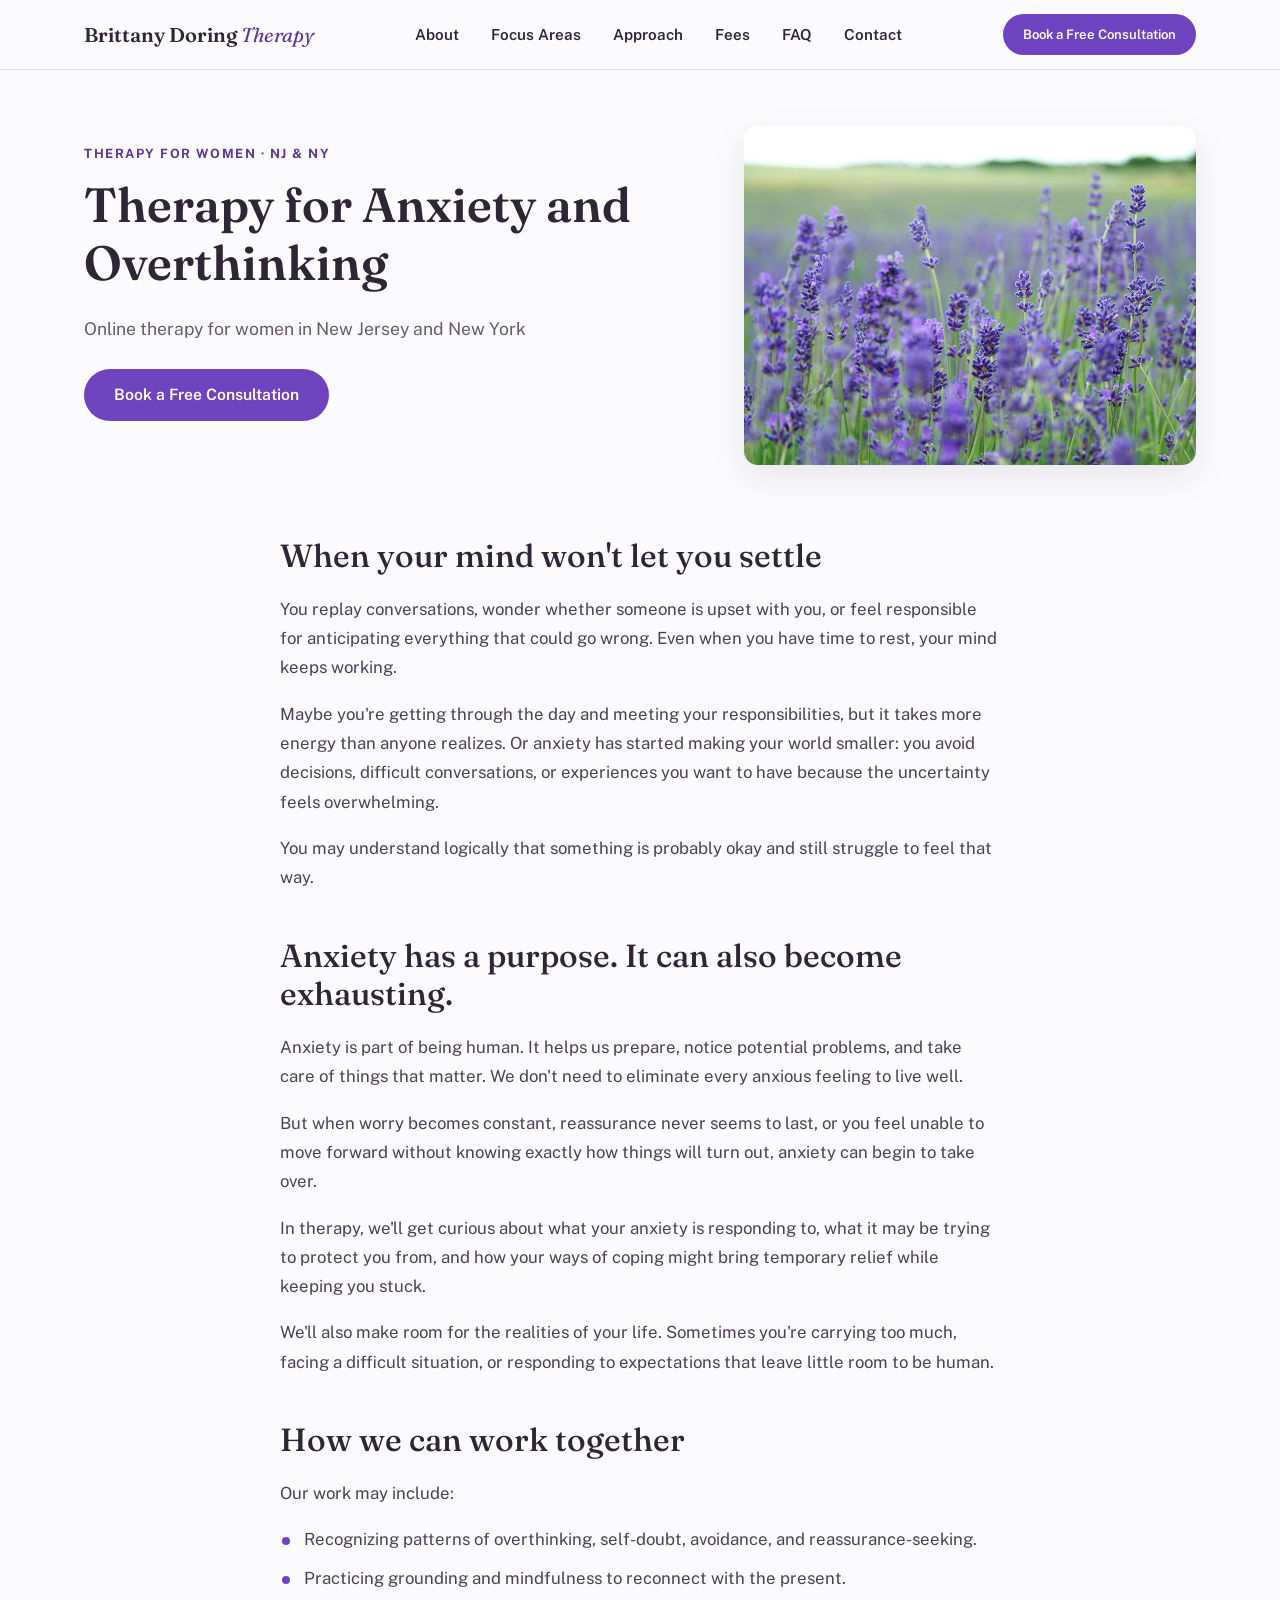
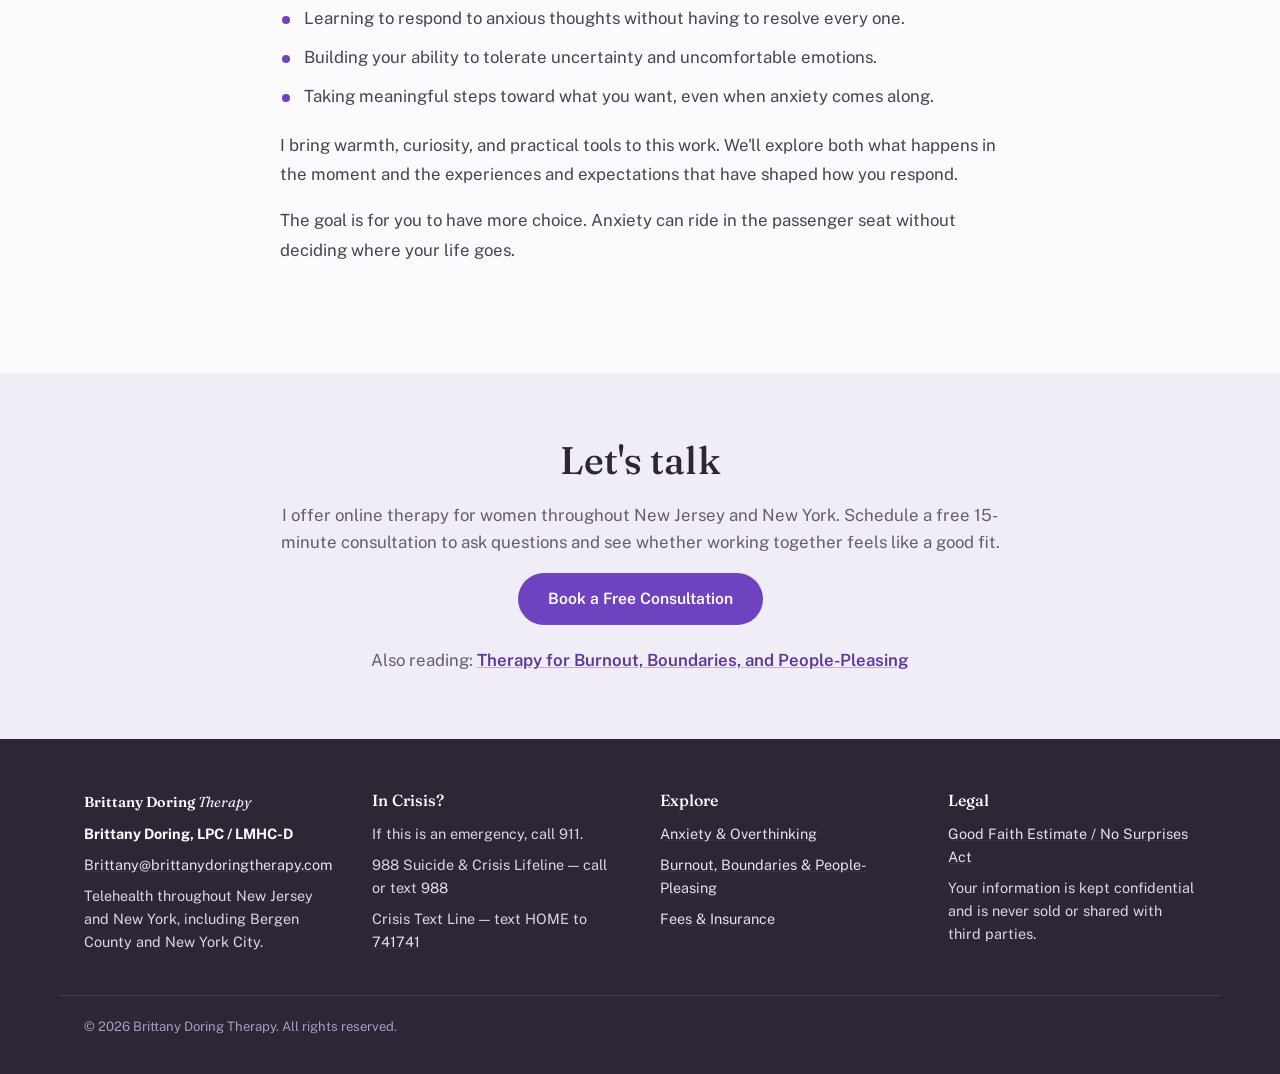
==== anxiety-therapy.html @ ebb8a084 "Add files via upload" ====
<!DOCTYPE html>
<html lang="en">
<head>
<meta charset="UTF-8">
<meta name="viewport" content="width=device-width, initial-scale=1.0">
<title>Anxiety &amp; Overthinking Therapy for Women | Bergen County, NJ &amp; NY</title>
<meta name="description" content="Online therapy for women with anxiety and overthinking in New Jersey and New York, including Bergen County and NYC. Brittany Doring, LPC / LMHC-D offers a free 15-minute consultation.">
<meta name="robots" content="index, follow">
<link rel="canonical" href="https://www.brittanydoringtherapy.com/anxiety-therapy.html">

<!-- Open Graph -->
<meta property="og:type" content="website">
<meta property="og:title" content="Anxiety &amp; Overthinking Therapy for Women | Bergen County, NJ &amp; NY">
<meta property="og:description" content="Online therapy for women with anxiety and overthinking in New Jersey and New York. Free 15-minute consultation.">
<meta property="og:url" content="https://www.brittanydoringtherapy.com/anxiety-therapy.html">
<meta name="twitter:card" content="summary_large_image">

<link rel="preconnect" href="https://fonts.googleapis.com">
<link rel="preconnect" href="https://fonts.gstatic.com" crossorigin>
<link href="https://fonts.googleapis.com/css2?family=Fraunces:opsz,wght@9..144,400;9..144,500;9..144,600&family=Public+Sans:wght@400;500;600;700&display=swap" rel="stylesheet">

<link rel="stylesheet" href="styles.css?v=20261023-1">
<link rel="icon" href="data:,">

<!-- JSON-LD: WebPage -->
<script type="application/ld+json">
{
  "@context": "https://schema.org",
  "@type": "WebPage",
  "name": "Therapy for Anxiety and Overthinking",
  "description": "Online therapy for women in New Jersey and New York who struggle with anxiety and overthinking.",
  "url": "https://www.brittanydoringtherapy.com/anxiety-therapy.html",
  "isPartOf": {
    "@type": "WebSite",
    "name": "Brittany Doring Therapy",
    "url": "https://www.brittanydoringtherapy.com/"
  },
  "author": {
    "@type": "Person",
    "name": "Brittany Doring"
  },
  "about": {
    "@type": "MedicalCondition",
    "name": "Anxiety"
  }
}
</script>
</head>
<body>

<a class="skip-link" href="#main">Skip to main content</a>

<header class="site-header">
  <div class="container header-inner">
    <a class="logo" href="index.html">Brittany Doring <span>Therapy</span></a>
    <nav class="site-nav" aria-label="Primary">
      <button class="nav-toggle" aria-expanded="false" aria-controls="nav-links">
        <span class="sr-only">Menu</span>
        <span class="hamburger" aria-hidden="true"></span>
      </button>
      <ul id="nav-links" class="nav-links">
        <li><a href="index.html#about">About</a></li>
        <li><a href="index.html#focus-areas">Focus Areas</a></li>
        <li><a href="index.html#approach">Approach</a></li>
        <li><a href="fees.html">Fees</a></li>
        <li><a href="index.html#faq">FAQ</a></li>
        <li><a href="index.html#contact">Contact</a></li>
      </ul>
    </nav>
    <a class="btn btn-primary header-cta" href="index.html#contact">Book a Free Consultation</a>
  </div>
</header>

<main id="main">

  <section class="page-hero">
    <div class="container page-hero-inner">
      <div class="page-hero-copy">
        <p class="eyebrow hero-anim">Therapy for women &middot; NJ &amp; NY</p>
        <h1 class="hero-anim">Therapy for Anxiety and Overthinking</h1>
        <p class="page-sub hero-anim">Online therapy for women in New Jersey and New York</p>
        <div class="hero-actions hero-anim">
          <a class="btn btn-primary" href="index.html#contact">Book a Free Consultation</a>
        </div>
      </div>
      <div class="page-hero-media hero-anim">
        <img class="page-hero-photo" src="assets/annie-spratt-NrflUuJJK0I-unsplash.jpg" alt="Lavender field in soft natural light">
      </div>
    </div>
  </section>

  <section class="prose-section">
    <div class="container">
      <div class="prose">

        <div class="prose-block reveal">
          <h2>When your mind won't let you settle</h2>
          <p>You replay conversations, wonder whether someone is upset with you, or feel responsible for anticipating everything that could go wrong. Even when you have time to rest, your mind keeps working.</p>
          <p>Maybe you're getting through the day and meeting your responsibilities, but it takes more energy than anyone realizes. Or anxiety has started making your world smaller: you avoid decisions, difficult conversations, or experiences you want to have because the uncertainty feels overwhelming.</p>
          <p>You may understand logically that something is probably okay and still struggle to feel that way.</p>
        </div>

        <div class="prose-block reveal">
          <h2>Anxiety has a purpose. It can also become exhausting.</h2>
          <p>Anxiety is part of being human. It helps us prepare, notice potential problems, and take care of things that matter. We don't need to eliminate every anxious feeling to live well.</p>
          <p>But when worry becomes constant, reassurance never seems to last, or you feel unable to move forward without knowing exactly how things will turn out, anxiety can begin to take over.</p>
          <p>In therapy, we'll get curious about what your anxiety is responding to, what it may be trying to protect you from, and how your ways of coping might bring temporary relief while keeping you stuck.</p>
          <p>We'll also make room for the realities of your life. Sometimes you're carrying too much, facing a difficult situation, or responding to expectations that leave little room to be human.</p>
        </div>

        <div class="prose-block reveal">
          <h2>How we can work together</h2>
          <p>Our work may include:</p>
          <ul>
            <li>Recognizing patterns of overthinking, self-doubt, avoidance, and reassurance-seeking.</li>
            <li>Practicing grounding and mindfulness to reconnect with the present.</li>
            <li>Learning to respond to anxious thoughts without having to resolve every one.</li>
            <li>Building your ability to tolerate uncertainty and uncomfortable emotions.</li>
            <li>Taking meaningful steps toward what you want, even when anxiety comes along.</li>
          </ul>
          <p>I bring warmth, curiosity, and practical tools to this work. We'll explore both what happens in the moment and the experiences and expectations that have shaped how you respond.</p>
          <p>The goal is for you to have more choice. Anxiety can ride in the passenger seat without deciding where your life goes.</p>
        </div>

      </div>
    </div>
  </section>

  <section class="cta-section">
    <div class="container">
      <div class="cta-panel reveal">
        <h2>Let's talk</h2>
        <p>I offer online therapy for women throughout New Jersey and New York. Schedule a free 15-minute consultation to ask questions and see whether working together feels like a good fit.</p>
        <a class="btn btn-primary" href="index.html#contact">Book a Free Consultation</a>
        <p class="cta-more">Also reading: <a href="burnout-boundaries-people-pleasing.html">Therapy for Burnout, Boundaries, and People-Pleasing</a></p>
      </div>
    </div>
  </section>

</main>

<footer class="site-footer">
  <div class="container footer-inner">
    <div class="footer-col">
      <p class="logo footer-logo">Brittany Doring <span>Therapy</span></p>
      <p class="footer-credentials">Brittany Doring, LPC / LMHC-D</p>
      <p class="footer-email"><a href="mailto:Brittany@brittanydoringtherapy.com">Brittany@brittanydoringtherapy.com</a></p>
      <p>Telehealth throughout New Jersey and New York, including Bergen County and New York City.</p>
    </div>
    <div class="footer-col">
      <h3>In Crisis?</h3>
      <p>If this is an emergency, call 911.</p>
      <p>988 Suicide &amp; Crisis Lifeline — call or text <a href="tel:988">988</a></p>
      <p>Crisis Text Line — text HOME to <a href="sms:741741">741741</a></p>
    </div>
    <div class="footer-col">
      <h3>Explore</h3>
      <p><a href="anxiety-therapy.html">Anxiety &amp; Overthinking</a></p>
      <p><a href="burnout-boundaries-people-pleasing.html">Burnout, Boundaries &amp; People-Pleasing</a></p>
      <p><a href="fees.html">Fees &amp; Insurance</a></p>
    </div>
    <div class="footer-col">
      <h3>Legal</h3>
      <p><a href="https://www.cms.gov/nosurprises" target="_blank" rel="noopener">Good Faith Estimate / No Surprises Act</a></p>
      <p>Your information is kept confidential and is never sold or shared with third parties.</p>
    </div>
  </div>
  <div class="container footer-bottom">
    <p>&copy; <span id="year"></span> Brittany Doring Therapy. All rights reserved.</p>
  </div>
</footer>

<script src="script.js?v=20261023-1"></script>
</body>
</html>
---- styles.css ----
/* ==========================================================================
   Brittany Doring Therapy — styles.css
   ========================================================================== */

:root {
  --sage: #7656A5;
  --sage-dark: #5C3699;
  --cream: #FBFAFD;
  --cream-alt: #F1EDF7;
  --forest: #2E2635;
  --terracotta: #6F43C0;
  --terracotta-dark: #563295;
  --white: #FFFFFF;
  --border: #DED7E7;
  --muted: #655D6D;

  --font-heading: "Fraunces", Georgia, serif;
  --font-body: "Public Sans", -apple-system, BlinkMacSystemFont, "Segoe UI", sans-serif;

  --max-width: 1160px;
  --radius: 14px;
  --shadow-soft: 0 12px 34px rgba(46, 38, 53, 0.09);
}

* { box-sizing: border-box; }

html {
  scroll-behavior: smooth;
}

body {
  margin: 0;
  font-family: var(--font-body);
  color: var(--forest);
  background: var(--cream);
  line-height: 1.6;
  -webkit-font-smoothing: antialiased;
}

h1, h2, h3 {
  font-family: var(--font-heading);
  font-weight: 500;
  line-height: 1.2;
  margin: 0 0 0.5em;
  color: var(--forest);
}

h1 { font-size: clamp(2.2rem, 4.5vw, 3.4rem); font-weight: 600; }
h2 { font-size: clamp(1.7rem, 3vw, 2.4rem); }
h3 { font-size: 1.15rem; }

p { margin: 0 0 1em; }

a {
  color: var(--sage-dark);
  text-decoration-color: rgba(92, 54, 153, 0.35);
  transition: text-decoration-color 0.2s ease, opacity 0.2s ease;
}
a:hover {
  text-decoration-color: currentColor;
}

img { max-width: 100%; display: block; }

.container {
  max-width: var(--max-width);
  margin: 0 auto;
  padding: 0 24px;
}

.sr-only {
  position: absolute;
  width: 1px; height: 1px;
  padding: 0; margin: -1px;
  overflow: hidden;
  clip: rect(0,0,0,0);
  white-space: nowrap;
  border: 0;
}

.skip-link {
  position: absolute;
  left: -999px;
  top: 0;
  background: var(--forest);
  color: var(--white);
  padding: 12px 20px;
  z-index: 1000;
  border-radius: 0 0 8px 0;
}
.skip-link:focus {
  left: 0;
}

/* -------------------- Buttons -------------------- */

.btn {
  display: inline-flex;
  align-items: center;
  justify-content: center;
  padding: 14px 28px;
  border-radius: 999px;
  font-weight: 600;
  font-size: 0.98rem;
  text-decoration: none;
  text-align: center;
  line-height: 1.3;
  transition: transform 0.15s ease, box-shadow 0.15s ease, background 0.15s ease;
  border: 2px solid transparent;
  cursor: pointer;
}

.btn-primary {
  background: var(--terracotta);
  color: var(--white);
}
.btn-primary:hover {
  background: var(--terracotta-dark);
  transform: translateY(-1px);
  box-shadow: 0 12px 28px rgba(86, 50, 149, 0.22);
}

.btn-ghost {
  background: transparent;
  color: var(--forest);
  border-color: var(--forest);
}
.btn-ghost:hover {
  background: var(--forest);
  color: var(--white);
}

/* -------------------- Header -------------------- */

.site-header {
  position: sticky;
  top: 0;
  z-index: 500;
  background: rgba(251, 250, 253, 0.94);
  backdrop-filter: blur(8px);
  border-bottom: 1px solid var(--border);
  box-shadow: 0 8px 24px rgba(46, 38, 53, 0);
  transition: box-shadow 0.3s ease;
}
.site-header.scrolled {
  box-shadow: 0 8px 24px rgba(46, 38, 53, 0.1);
}

.header-inner {
  display: flex;
  align-items: center;
  justify-content: space-between;
  padding-top: 14px;
  padding-bottom: 14px;
  gap: 20px;
}

.logo {
  font-family: var(--font-heading);
  font-size: 1.25rem;
  font-weight: 600;
  color: var(--forest);
  text-decoration: none;
  white-space: nowrap;
  transition: opacity 0.2s ease;
}
.logo:hover {
  opacity: 0.75;
}
.logo span {
  color: var(--sage-dark);
  font-weight: 400;
  font-style: italic;
}

.site-nav {
  flex: 1;
  display: flex;
  justify-content: center;
}

.nav-links {
  list-style: none;
  display: flex;
  gap: 32px;
  margin: 0;
  padding: 0;
}

.nav-links a {
  text-decoration: none;
  color: var(--forest);
  font-weight: 600;
  font-size: 0.95rem;
  position: relative;
}
.nav-links a::after {
  content: "";
  position: absolute;
  left: 0;
  right: 100%;
  bottom: -4px;
  height: 2px;
  background: var(--terracotta);
  transition: right 0.25s ease;
}
.nav-links a:hover {
  color: var(--sage-dark);
}
.nav-links a:hover::after {
  right: 0;
}

.header-cta {
  max-width: 230px;
  padding: 10px 18px;
  font-size: 0.82rem;
  white-space: nowrap;
}

.nav-toggle {
  display: none;
  background: none;
  border: none;
  cursor: pointer;
  padding: 8px;
}

.hamburger,
.hamburger::before,
.hamburger::after {
  display: block;
  width: 24px;
  height: 2px;
  background: var(--forest);
  position: relative;
  transition: transform 0.2s ease;
}
.hamburger::before,
.hamburger::after {
  content: "";
  position: absolute;
  left: 0;
}
.hamburger::before { top: -7px; }
.hamburger::after { top: 7px; }

/* -------------------- Sections -------------------- */

.section {
  padding: 76px 0;
}

.eyebrow {
  text-transform: uppercase;
  letter-spacing: 0.12em;
  font-size: 0.8rem;
  font-weight: 700;
  color: var(--sage-dark);
  margin-bottom: 12px;
}

.center { text-align: center; }
.center.eyebrow { margin-bottom: 10px; }

.section-lede {
  max-width: 640px;
  margin: 0 auto 48px;
  color: var(--muted);
  font-size: 1.05rem;
}

.section > .container > h2.center {
  margin-bottom: 8px;
}

/* -------------------- Hero -------------------- */

.hero {
  padding: 64px 0 60px;
  background: var(--cream);
}

.hero-inner {
  display: grid;
  grid-template-columns: 1.1fr 0.9fr;
  gap: 56px;
  align-items: center;
}

.hero-lede {
  font-size: 1.1rem;
  color: var(--muted);
  max-width: 52ch;
}

.hero h1 {
  font-size: clamp(1.9rem, 3.5vw, 2.85rem);
  line-height: 1.18;
}

.hero-actions {
  display: flex;
  gap: 16px;
  flex-wrap: wrap;
  margin: 26px 0;
}

.hero-service-area {
  max-width: 54ch;
  margin: 0 0 14px;
  padding: 12px 16px;
  border-left: 3px solid var(--terracotta);
  background: var(--cream-alt);
  color: var(--forest);
  font-size: 0.92rem;
  font-weight: 600;
  line-height: 1.5;
}

.trust-badges {
  list-style: none;
  display: flex;
  flex-wrap: wrap;
  gap: 12px 24px;
  padding: 0;
  margin: 0;
}
.trust-badges li {
  font-size: 0.88rem;
  font-weight: 600;
  color: var(--sage-dark);
  padding-left: 22px;
  position: relative;
}
.trust-badges li::before {
  content: "";
  position: absolute;
  left: 0;
  top: 6px;
  width: 8px;
  height: 8px;
  border-radius: 50%;
  background: var(--terracotta);
}

.hero-elsewhere {
  margin: 16px 0 0;
  font-size: 0.85rem;
  color: var(--muted);
}
.hero-elsewhere a {
  color: var(--forest);
  font-weight: 600;
}

.professional-verification {
  min-height: 52px;
  margin-top: 14px;
  display: flex;
  align-items: center;
}

.professional-verification .sx-verified-seal {
  display: inline-block;
}

.hero-photo,
.headshot-photo {
  width: 100%;
  object-fit: cover;
  border-radius: var(--radius);
  box-shadow: var(--shadow-soft);
  transition: transform 0.4s ease, box-shadow 0.4s ease;
}
.hero-photo { aspect-ratio: 4 / 5; }

.hero-photo:hover,
.headshot-photo:hover {
  transform: scale(1.015);
  box-shadow: 0 16px 36px rgba(46, 38, 53, 0.16);
}

/* -------------------- About -------------------- */

.about {
  padding-bottom: 60px;
}

.about-inner {
  display: grid;
  grid-template-columns: 0.95fr 1.05fr;
  gap: 56px;
  align-items: start;
}

.headshot-photo {
  aspect-ratio: 4 / 5;
}

/* -------------------- Specialties tags -------------------- */

.specialties {
  padding-top: 60px;
}

.tag-grid {
  list-style: none;
  display: flex;
  flex-wrap: wrap;
  gap: 10px;
  justify-content: center;
  padding: 0;
  margin: 0;
}

.tag-grid li {
  background: var(--white);
  border: 1px solid var(--border);
  border-radius: 999px;
  padding: 9px 16px;
  font-weight: 600;
  font-size: 0.9rem;
  color: var(--forest);
  transition: transform 0.2s ease, box-shadow 0.2s ease, border-color 0.2s ease;
}
.tag-grid li:hover {
  transform: translateY(-3px);
  box-shadow: var(--shadow-soft);
  border-color: var(--sage);
}

/* -------------------- Approach: modality columns -------------------- */

.approach {
  background: var(--cream-alt);
}

.modality-row {
  display: flex;
  flex-wrap: wrap;
  justify-content: center;
  gap: 40px 32px;
  max-width: 960px;
  margin: 0 auto;
}

.modality-col {
  width: 190px;
  text-align: center;
}

.modality-name {
  display: inline-block;
  font-size: 0.78rem;
  text-transform: uppercase;
  letter-spacing: 0.1em;
  font-weight: 700;
  color: var(--forest);
  transition: color 0.25s ease;
}

.modality-rule {
  display: block;
  width: 32px;
  height: 1px;
  background: var(--terracotta);
  margin: 12px auto 14px;
  transition: width 0.3s ease;
}

.modality-desc {
  margin: 0;
  font-size: 0.85rem;
  line-height: 1.5;
  color: var(--muted);
}

.modality-col:hover .modality-name {
  color: var(--sage-dark);
}
.modality-col:hover .modality-rule {
  width: 56px;
}

/* -------------------- How it works -------------------- */

.steps {
  list-style: none;
  display: grid;
  grid-template-columns: repeat(3, 1fr);
  gap: 32px;
  padding: 0;
  margin: 0 0 48px;
  counter-reset: step;
}

.step {
  text-align: center;
  padding: 0 12px;
}

.step-number {
  display: inline-flex;
  align-items: center;
  justify-content: center;
  width: 44px;
  height: 44px;
  border-radius: 50%;
  background: var(--sage);
  color: var(--white);
  font-family: var(--font-heading);
  font-size: 1.2rem;
  margin-bottom: 16px;
}

.step p {
  color: var(--muted);
  font-size: 0.95rem;
}

.how-it-works-cta {
  text-align: center;
}

/* -------------------- Fees -------------------- */

.fees-simple {
  background: var(--cream-alt);
}

.fees-simple-inner {
  max-width: 820px;
}

.fees-copy .section-lede {
  margin: 0 0 24px;
  max-width: none;
  text-align: left;
}

.insurance-pills {
  list-style: none;
  display: flex;
  flex-wrap: wrap;
  gap: 12px;
  padding: 0;
  margin: 0 0 20px;
}
.insurance-pills li {
  background: var(--white);
  border: 1px solid var(--border);
  border-radius: 999px;
  padding: 10px 20px;
  font-weight: 600;
  font-size: 0.9rem;
  color: var(--forest);
  transition: transform 0.2s ease, box-shadow 0.2s ease;
}
.insurance-pills li:hover {
  transform: translateY(-3px);
  box-shadow: var(--shadow-soft);
}

.fees-note {
  margin: 0;
  color: var(--muted);
  font-size: 0.95rem;
}

/* -------------------- FAQ accordion -------------------- */

.accordion {
  max-width: 760px;
  margin: 0 auto;
}

.accordion-item {
  border-bottom: 1px solid var(--border);
}
.accordion-item h3 {
  margin: 0;
  font-family: var(--font-body);
  font-size: 1rem;
}

.accordion-trigger {
  width: 100%;
  text-align: left;
  background: none;
  border: none;
  padding: 22px 4px;
  font-family: var(--font-body);
  font-weight: 700;
  font-size: 1.05rem;
  color: var(--forest);
  cursor: pointer;
  display: flex;
  justify-content: space-between;
  align-items: center;
  gap: 16px;
}
.accordion-trigger::after {
  content: "+";
  font-size: 1.4rem;
  color: var(--terracotta);
  flex-shrink: 0;
  transition: transform 0.3s ease;
}
.accordion-trigger[aria-expanded="true"]::after {
  transform: rotate(45deg);
}

.accordion-panel {
  display: grid;
  grid-template-rows: 0fr;
  color: var(--muted);
  transition: grid-template-rows 0.35s ease;
}
.accordion-panel.open {
  grid-template-rows: 1fr;
}
.accordion-panel-inner {
  overflow: hidden;
  min-height: 0;
}
.accordion-panel-inner p {
  margin: 0;
  padding: 0 4px 22px;
}

/* -------------------- Contact -------------------- */

.contact {
  background: var(--cream);
}

.contact-inner {
  max-width: 1040px;
  display: grid;
  grid-template-columns: 0.85fr 1.15fr;
  gap: 28px;
  align-items: stretch;
}

.contact-card {
  position: relative;
  overflow: hidden;
  padding: 44px 36px;
  border-radius: 22px;
  background: var(--forest);
  color: var(--white);
  box-shadow: 0 20px 50px rgba(46, 38, 53, 0.18);
}

.contact-card::before {
  content: "";
  position: absolute;
  width: 220px;
  height: 220px;
  top: -130px;
  right: -70px;
  border: 1px solid rgba(255, 255, 255, 0.15);
  border-radius: 50%;
}

.contact-card .eyebrow,
.contact-card h2 {
  color: var(--white);
}

.contact-card p:not(.eyebrow) {
  margin: 0 0 18px;
  color: #E6DFEB;
}

.contact-card .contact-email a {
  color: var(--white);
  font-weight: 600;
  overflow-wrap: anywhere;
}

.contact-card p.contact-policy {
  margin: 26px 0 0;
  padding-top: 20px;
  border-top: 1px solid rgba(255, 255, 255, 0.18);
  font-size: 0.85rem;
  line-height: 1.55;
  color: #CFC6D6;
}

.contact-form-wrap {
  display: flex;
}
.contact-form-wrap .contact-form {
  flex: 1;
}

.contact-form {
  padding: 36px;
  background: var(--white);
  border: 1px solid var(--border);
  border-radius: 22px;
  box-shadow: var(--shadow-soft);
}

.form-row {
  margin-bottom: 18px;
  display: flex;
  flex-direction: column;
  gap: 6px;
}
.form-row label {
  font-weight: 600;
  font-size: 0.9rem;
}
.form-row input,
.form-row textarea {
  font-family: var(--font-body);
  font-size: 1rem;
  padding: 12px 14px;
  border: 1px solid var(--border);
  border-radius: 8px;
  background: var(--cream);
  color: var(--forest);
  transition: outline-color 0.2s ease, outline-offset 0.2s ease, border-color 0.2s ease;
  outline: 2px solid transparent;
  outline-offset: 0;
}
.form-row input:focus,
.form-row textarea:focus {
  outline-color: var(--sage);
  outline-offset: 2px;
  border-color: var(--sage);
}

.form-note {
  margin: -6px 0 18px;
  font-size: 0.82rem;
  line-height: 1.5;
  color: var(--muted);
}

.hp-field {
  position: absolute;
  left: -9999px;
  width: 1px;
  height: 1px;
  overflow: hidden;
}

.form-submit {
  width: 100%;
}

.form-status {
  margin: 14px 0 0;
  font-size: 0.9rem;
  font-weight: 600;
  min-height: 1.2em;
}
.form-status.success { color: var(--sage-dark); }
.form-status.error { color: #9B2C3F; }

/* -------------------- Footer -------------------- */

.site-footer {
  background: var(--forest);
  color: #DCD5E1;
  padding: 52px 0 24px;
}

.footer-inner {
  display: grid;
  grid-template-columns: repeat(4, 1fr);
  gap: 40px;
  padding-bottom: 34px;
}

.footer-logo {
  color: var(--white);
  margin-bottom: 16px;
}
.footer-logo span {
  color: var(--cream-alt);
}

.footer-col h3 {
  color: var(--white);
  font-size: 1rem;
  margin-bottom: 12px;
}
.footer-col p {
  font-size: 0.9rem;
  margin-bottom: 8px;
}
.footer-credentials {
  color: var(--white);
  font-weight: 700;
}
.footer-email {
  overflow-wrap: anywhere;
}
.footer-col a {
  color: #E8E0EE;
  transition: color 0.2s ease;
}
.footer-col a:hover {
  color: var(--white);
}

.footer-bottom {
  border-top: 1px solid rgba(255,255,255,0.12);
  padding-top: 20px;
  font-size: 0.82rem;
  color: #A99BC2;
}

/* -------------------- Focus-area page links (homepage) -------------------- */

.focus-pages {
  display: grid;
  grid-template-columns: repeat(2, 1fr);
  gap: 20px;
  max-width: 820px;
  margin: 36px auto 0;
}

.focus-card {
  display: block;
  height: 100%;
  padding: 26px 28px;
  background: var(--white);
  border: 1px solid var(--border);
  border-radius: var(--radius);
  box-shadow: var(--shadow-soft);
  text-decoration: none;
  color: var(--forest);
  transition: transform 0.2s ease, border-color 0.2s ease;
}
.focus-card:hover {
  transform: translateY(-3px);
  border-color: var(--sage);
}
.focus-card h3 {
  margin: 0 0 6px;
  font-size: 1.2rem;
}
.focus-card p {
  margin: 0 0 12px;
  color: var(--muted);
  font-size: 0.95rem;
}
.focus-card-link {
  color: var(--sage-dark);
  font-weight: 700;
  font-size: 0.9rem;
}

/* -------------------- Inner pages -------------------- */

[hidden] { display: none !important; }

.nav-links a[aria-current="page"]::after {
  right: 0;
}

.page-hero {
  padding: 56px 0 24px;
  background: var(--cream);
}
.page-hero-inner {
  display: grid;
  grid-template-columns: 1.15fr 0.85fr;
  gap: 48px;
  align-items: center;
}
.page-hero--text .page-hero-inner {
  grid-template-columns: 1fr;
  max-width: 820px;
}
.page-hero h1 {
  font-size: clamp(2rem, 4vw, 3rem);
}
.page-sub {
  margin: 0 0 6px;
  font-size: 1.1rem;
  color: var(--muted);
}
.page-hero-photo {
  width: 100%;
  aspect-ratio: 4 / 3;
  object-fit: cover;
  border-radius: var(--radius);
  box-shadow: var(--shadow-soft);
}

.page-hero-photo--mural {
  object-position: center 72%;
}

.prose-section {
  padding: 48px 0 64px;
}
.prose {
  max-width: 720px;
  margin: 0 auto;
}
.prose-block {
  margin-bottom: 44px;
}
.prose .reveal {
  transition-delay: 0s !important;
}
.prose h2 {
  font-size: clamp(1.5rem, 2.6vw, 2rem);
  margin-bottom: 0.6em;
}
.prose p,
.prose li {
  font-size: 1.05rem;
  line-height: 1.75;
  color: #4A4252;
}
.prose ul {
  list-style: none;
  padding: 0;
  margin: 0 0 1.2em;
}
.prose li {
  position: relative;
  padding-left: 24px;
  margin-bottom: 10px;
}
.prose li::before {
  content: "";
  position: absolute;
  left: 2px;
  top: 0.72em;
  width: 8px;
  height: 8px;
  border-radius: 50%;
  background: var(--terracotta);
}

.cta-section {
  padding: 64px 0;
  background: var(--cream-alt);
}
.cta-panel {
  max-width: 720px;
  margin: 0 auto;
  text-align: center;
}
.cta-panel p {
  color: var(--muted);
  font-size: 1.05rem;
}
.cta-more {
  margin: 22px 0 0;
  font-size: 0.95rem;
}
.cta-more a {
  font-weight: 600;
}

.fee-cards {
  display: grid;
  grid-template-columns: repeat(2, 1fr);
  gap: 22px;
  max-width: 820px;
  margin: 0 auto;
}
.fee-card {
  height: 100%;
  padding: 28px 30px;
  background: var(--white);
  border: 1px solid var(--border);
  border-radius: var(--radius);
  box-shadow: var(--shadow-soft);
}
.fee-label {
  margin: 0 0 10px;
  text-transform: uppercase;
  letter-spacing: 0.12em;
  font-size: 0.78rem;
  font-weight: 700;
  color: var(--sage-dark);
}
.fee-big {
  margin: 0 0 10px;
  font-family: var(--font-heading);
  font-size: 2.2rem;
  line-height: 1.1;
}
.fee-sub {
  margin: 0;
  color: var(--muted);
  font-size: 0.95rem;
}
.fee-rows {
  list-style: none;
  margin: 0;
  padding: 0;
}
.fee-rows li {
  display: flex;
  justify-content: space-between;
  align-items: baseline;
  gap: 16px;
  padding: 12px 0;
  border-bottom: 1px solid var(--border);
}
.fee-rows li:first-child { padding-top: 0; }
.fee-rows li:last-child { padding-bottom: 0; border-bottom: 0; }
.fee-rows strong {
  font-family: var(--font-heading);
  font-size: 1.5rem;
  white-space: nowrap;
}

.fees-elsewhere {
  max-width: 820px;
  margin: 28px auto 0;
  text-align: center;
  color: var(--muted);
  font-size: 0.95rem;
}

.mentaya-section {
  padding: 56px 0;
  background: var(--cream-alt);
}
.mentaya-inner {
  max-width: 720px;
  margin: 0 auto;
}

.oon-step {
  margin-bottom: 16px;
  padding: 24px 26px;
  background: var(--white);
  border: 1px solid var(--border);
  border-radius: var(--radius);
}
.oon-step .step-tag {
  display: block;
  margin-bottom: 4px;
  text-transform: uppercase;
  letter-spacing: 0.12em;
  font-size: 0.75rem;
  font-weight: 700;
  color: var(--sage-dark);
}
.oon-step h3 {
  margin: 0 0 10px;
}
.oon-step p:last-child,
.oon-step ul:last-child {
  margin-bottom: 0;
}

.tip-box {
  margin-top: 24px;
  padding: 18px 22px;
  background: var(--cream-alt);
  border-left: 3px solid var(--terracotta);
  border-radius: 0 var(--radius) var(--radius) 0;
}
.tip-box p {
  margin: 0;
}

.gfe-note {
  margin: 0;
  font-size: 0.92rem;
  color: var(--muted);
}

/* -------------------- Motion / scroll reveal -------------------- */

.reveal,
.reveal-item,
.hero-anim {
  opacity: 1;
  transform: none;
}

html.js-anim .reveal,
html.js-anim .reveal-item,
html.js-anim .hero-anim {
  opacity: 0;
  transform: translateY(22px);
  transition: opacity 0.6s cubic-bezier(0.16, 0.8, 0.3, 1),
              transform 0.6s cubic-bezier(0.16, 0.8, 0.3, 1);
  will-change: opacity, transform;
}

html.js-anim .reveal.in-view,
html.js-anim .reveal-item.in-view,
html.js-anim .hero-anim.in-view {
  opacity: 1;
  transform: none;
}

/* ==========================================================================
   Responsive
   ========================================================================== */

@media (max-width: 1200px) {
  .container { padding: 0 20px; }
}

@media (max-width: 900px) {
  .steps { grid-template-columns: 1fr; gap: 40px; }
  .hero-inner { grid-template-columns: 1fr; }
  .hero-media { order: -1; }
  .hero-photo { aspect-ratio: 16/8; object-position: center 38%; }
  .about-inner { grid-template-columns: 1fr; }
  .headshot-photo { max-width: 320px; aspect-ratio: 4/5; margin: 0 auto; }
  .footer-inner { grid-template-columns: 1fr; gap: 32px; }
  .contact-inner { grid-template-columns: 1fr; }
  .page-hero-inner { grid-template-columns: 1fr; gap: 28px; }
  .page-hero-photo { aspect-ratio: 16 / 9; }
}

@media (max-width: 960px) {
  .nav-toggle {
    display: inline-flex;
    align-items: center;
    justify-content: center;
    position: absolute;
    right: 18px;
    top: 50%;
    transform: translateY(-50%);
  }
  .site-nav {
    position: static;
    flex: 0 0 auto;
  }
  .nav-links {
    position: absolute;
    top: 100%;
    left: 0;
    right: 0;
    flex-direction: column;
    gap: 0;
    max-height: 0;
    overflow: hidden;
    background: var(--cream);
    border-bottom: 1px solid var(--border);
    transition: max-height 0.25s ease;
  }
  .nav-links.open {
    max-height: 400px;
  }
  .nav-links li {
    border-top: 1px solid var(--border);
  }
  .nav-links a {
    display: block;
    padding: 16px 24px;
  }
  .header-cta {
    display: none;
  }
  .header-inner {
    position: relative;
    min-height: 64px;
    padding-right: 58px;
  }
}

@media (max-width: 600px) {
  .section { padding: 54px 0; }
  .about { padding-bottom: 48px; }
  .specialties { padding-top: 48px; }
  .hero { padding-top: 30px; }
  .hero-inner { gap: 30px; }
  .hero-media { order: 2; }
  .hero-photo { aspect-ratio: 16/7; }
  .hero-actions { flex-direction: column; align-items: stretch; }
  .hero-actions .btn { text-align: center; }
  .hero-service-area span { display: none; }
  .hero-service-area { line-height: 1.7; }
  .tag-grid { gap: 8px; }
  .tag-grid li { padding: 8px 13px; font-size: 0.84rem; }
  .contact-card { padding: 36px 22px; border-radius: 16px; }
  .contact-form { padding: 26px 20px; border-radius: 16px; }
  .focus-pages,
  .fee-cards { grid-template-columns: 1fr; }
  .page-hero { padding-top: 36px; }
  .prose-section { padding: 36px 0 48px; }
  .fee-card { padding: 24px 22px; }
}
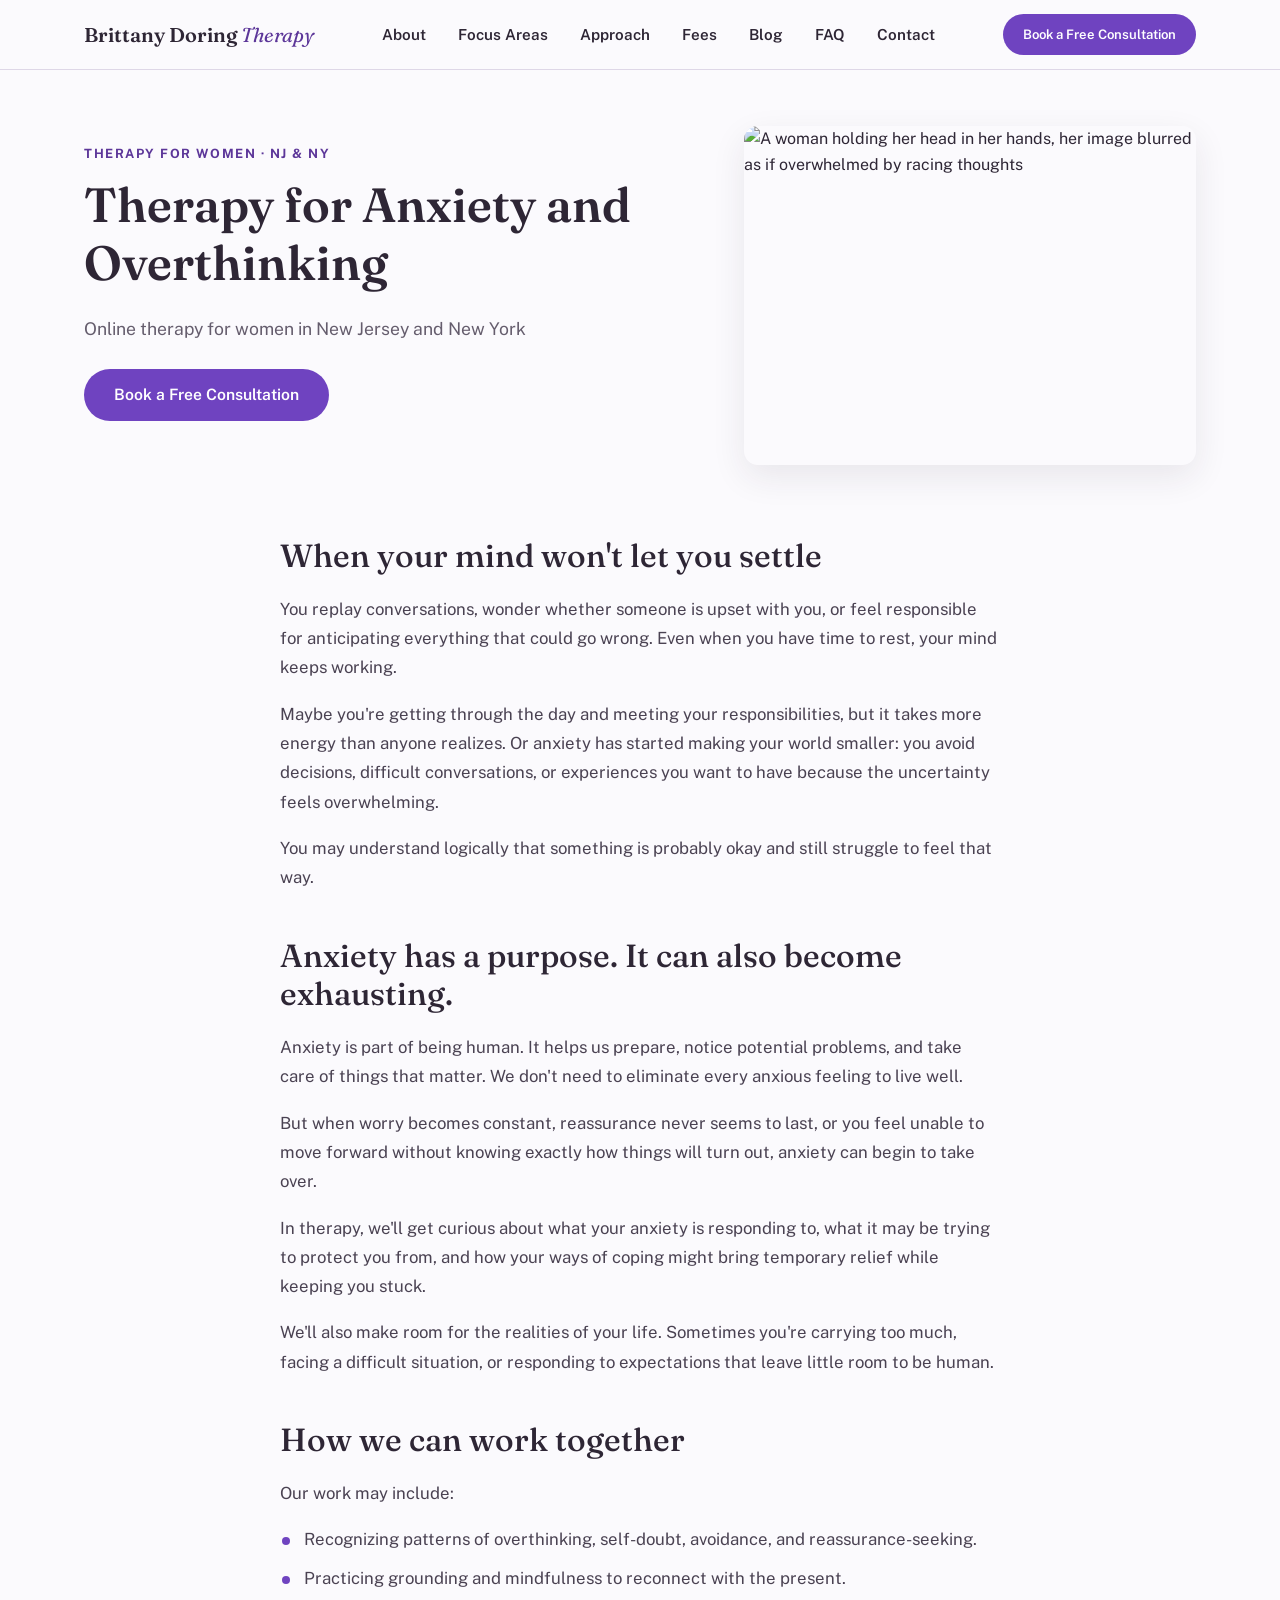
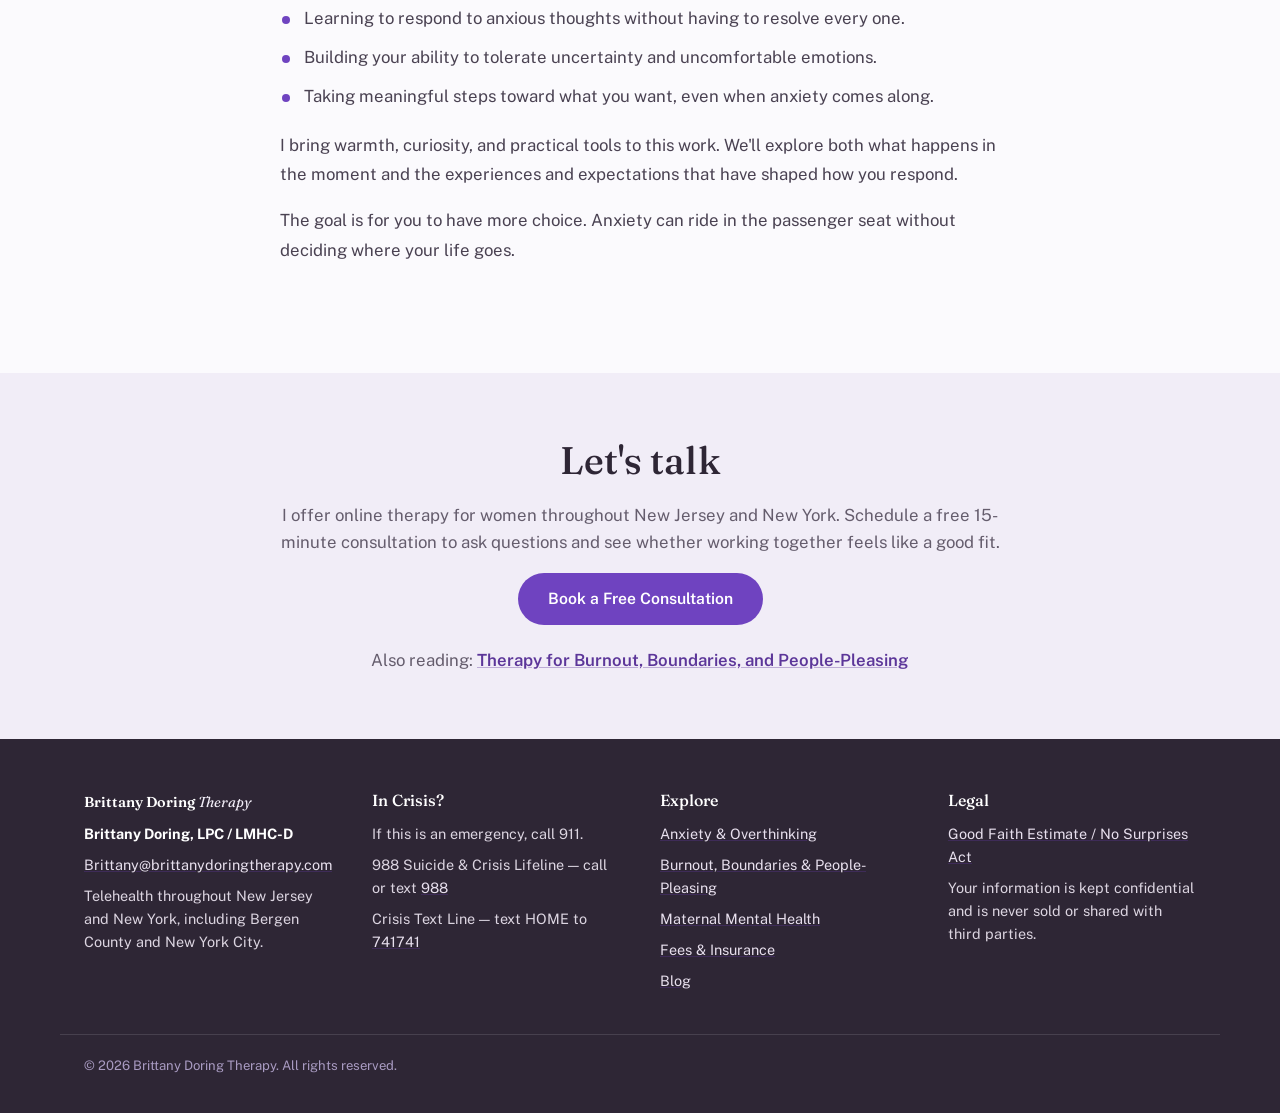
==== commit 94fe03b2: "Add files via upload" ====
--- a/anxiety-therapy.html
+++ b/anxiety-therapy.html
@@ -19,7 +19,7 @@
 <link rel="preconnect" href="https://fonts.gstatic.com" crossorigin>
 <link href="https://fonts.googleapis.com/css2?family=Fraunces:opsz,wght@9..144,400;9..144,500;9..144,600&family=Public+Sans:wght@400;500;600;700&display=swap" rel="stylesheet">
 
-<link rel="stylesheet" href="styles.css?v=20261023-1">
+<link rel="stylesheet" href="styles.css?v=20261111-5">
 <link rel="icon" href="data:,">
 
 <!-- JSON-LD: WebPage -->
@@ -63,6 +63,7 @@
         <li><a href="index.html#focus-areas">Focus Areas</a></li>
         <li><a href="index.html#approach">Approach</a></li>
         <li><a href="fees.html">Fees</a></li>
+        <li><a href="blog.html">Blog</a></li>
         <li><a href="index.html#faq">FAQ</a></li>
         <li><a href="index.html#contact">Contact</a></li>
       </ul>
@@ -84,7 +85,7 @@
         </div>
       </div>
       <div class="page-hero-media hero-anim">
-        <img class="page-hero-photo" src="assets/annie-spratt-NrflUuJJK0I-unsplash.jpg" alt="Lavender field in soft natural light">
+        <img class="page-hero-photo" src="assets/blog-anxiety-overthinking.jpg" alt="A woman holding her head in her hands, her image blurred as if overwhelmed by racing thoughts">
       </div>
     </div>
   </section>
@@ -157,7 +158,9 @@
       <h3>Explore</h3>
       <p><a href="anxiety-therapy.html">Anxiety &amp; Overthinking</a></p>
       <p><a href="burnout-boundaries-people-pleasing.html">Burnout, Boundaries &amp; People-Pleasing</a></p>
+      <p><a href="maternal-mental-health.html">Maternal Mental Health</a></p>
       <p><a href="fees.html">Fees &amp; Insurance</a></p>
+      <p><a href="blog.html">Blog</a></p>
     </div>
     <div class="footer-col">
       <h3>Legal</h3>
--- a/styles.css
+++ b/styles.css
@@ -318,32 +318,6 @@
   line-height: 1.5;
 }
 
-.trust-badges {
-  list-style: none;
-  display: flex;
-  flex-wrap: wrap;
-  gap: 12px 24px;
-  padding: 0;
-  margin: 0;
-}
-.trust-badges li {
-  font-size: 0.88rem;
-  font-weight: 600;
-  color: var(--sage-dark);
-  padding-left: 22px;
-  position: relative;
-}
-.trust-badges li::before {
-  content: "";
-  position: absolute;
-  left: 0;
-  top: 6px;
-  width: 8px;
-  height: 8px;
-  border-radius: 50%;
-  background: var(--terracotta);
-}
-
 .hero-elsewhere {
   margin: 16px 0 0;
   font-size: 0.85rem;
@@ -820,9 +794,9 @@
 
 .focus-pages {
   display: grid;
-  grid-template-columns: repeat(2, 1fr);
+  grid-template-columns: repeat(auto-fit, minmax(250px, 1fr));
   gap: 20px;
-  max-width: 820px;
+  max-width: 1000px;
   margin: 36px auto 0;
 }
 
@@ -893,10 +867,6 @@
   object-fit: cover;
   border-radius: var(--radius);
   box-shadow: var(--shadow-soft);
-}
-
-.page-hero-photo--mural {
-  object-position: center 72%;
 }
 
 .prose-section {
@@ -1124,7 +1094,14 @@
   .page-hero-photo { aspect-ratio: 16 / 9; }
 }
 
-@media (max-width: 960px) {
+@media (max-width: 1120px) {
+  .header-inner { gap: 14px; }
+  .nav-links { gap: 18px; }
+  .nav-links a { font-size: 0.9rem; }
+  .header-cta { padding: 10px 14px; font-size: 0.78rem; }
+}
+
+@media (max-width: 1040px) {
   .nav-toggle {
     display: inline-flex;
     align-items: center;
@@ -1181,8 +1158,6 @@
   .hero-photo { aspect-ratio: 16/7; }
   .hero-actions { flex-direction: column; align-items: stretch; }
   .hero-actions .btn { text-align: center; }
-  .hero-service-area span { display: none; }
-  .hero-service-area { line-height: 1.7; }
   .tag-grid { gap: 8px; }
   .tag-grid li { padding: 8px 13px; font-size: 0.84rem; }
   .contact-card { padding: 36px 22px; border-radius: 16px; }
@@ -1193,3 +1168,88 @@
   .prose-section { padding: 36px 0 48px; }
   .fee-card { padding: 24px 22px; }
 }
+
+/* -------------------- Mentaya widget -------------------- */
+
+.mentaya-embed {
+  margin-top: 44px;
+  padding-top: 36px;
+  border-top: 1px solid var(--border);
+}
+.mentaya-embed h3 {
+  font-size: 1.35rem;
+}
+.mentaya-embed p,
+.mentaya-inner p {
+  color: var(--muted);
+}
+.mentaya-embed iframe {
+  margin: 24px 0 0 !important;
+}
+.mentaya-inner {
+  text-align: center;
+}
+.mentaya-inner #mentaya-widget {
+  margin-top: 24px;
+}
+.mentaya-note {
+  margin: 18px 0 0;
+  font-size: 0.82rem;
+  color: var(--muted);
+}
+
+/* -------------------- Blog -------------------- */
+
+.blog-grid {
+  display: grid;
+  grid-template-columns: repeat(auto-fit, minmax(280px, 1fr));
+  gap: 28px;
+  max-width: 1040px;
+  margin: 0 auto;
+}
+.blog-grid > .reveal-item {
+  display: flex;
+}
+.blog-card {
+  flex: 1;
+  display: flex;
+  flex-direction: column;
+  overflow: hidden;
+  background: var(--white);
+  border: 1px solid var(--border);
+  border-radius: var(--radius);
+  box-shadow: var(--shadow-soft);
+  text-decoration: none;
+  color: var(--forest);
+  transition: transform 0.2s ease, border-color 0.2s ease;
+}
+.blog-card:hover {
+  transform: translateY(-3px);
+  border-color: var(--sage);
+}
+.blog-card-img {
+  width: 100%;
+  aspect-ratio: 4 / 3;
+  object-fit: cover;
+}
+.blog-card-body {
+  display: flex;
+  flex-direction: column;
+  flex: 1;
+  padding: 22px 24px 26px;
+}
+.blog-card h2 {
+  margin: 0 0 10px;
+  font-size: 1.25rem;
+}
+.blog-card p {
+  margin: 0 0 16px;
+  color: var(--muted);
+  font-size: 0.95rem;
+}
+.blog-card-link {
+  margin-top: auto;
+  color: var(--sage-dark);
+  font-weight: 700;
+  font-size: 0.9rem;
+}
